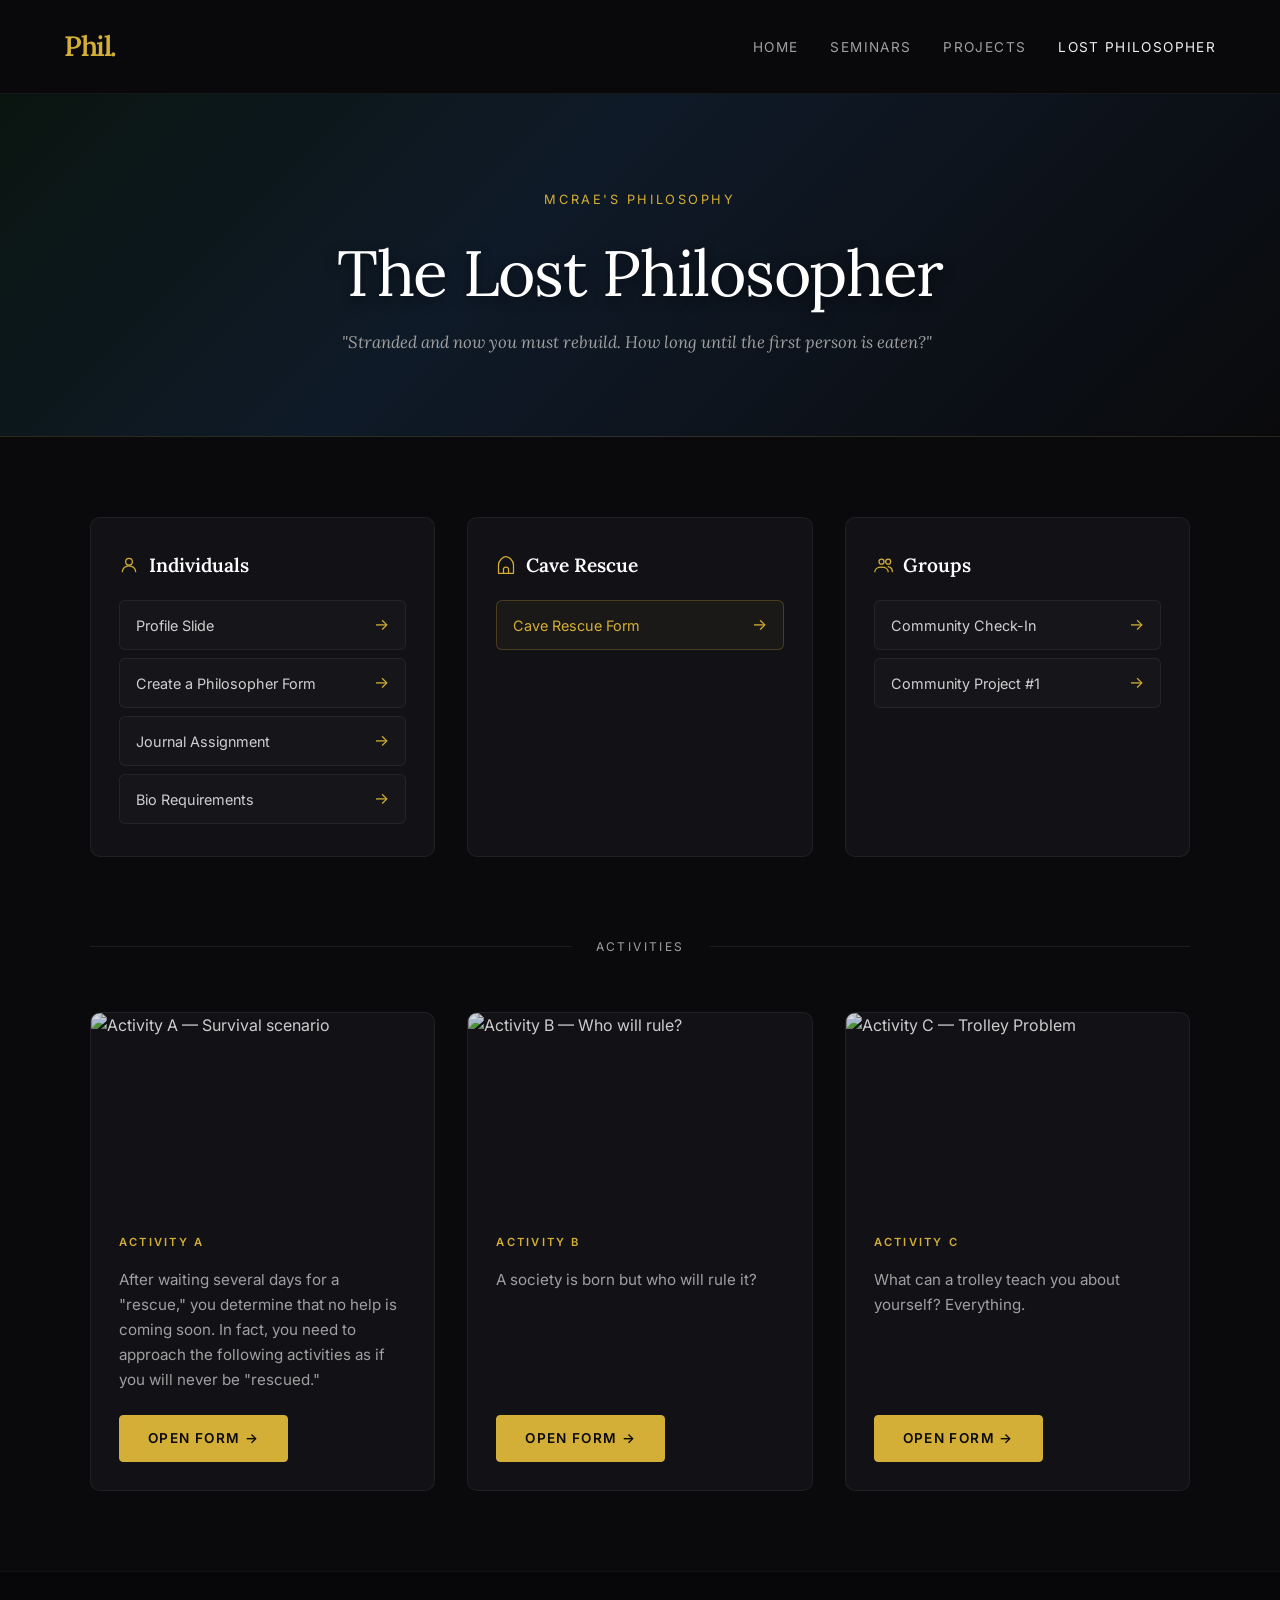
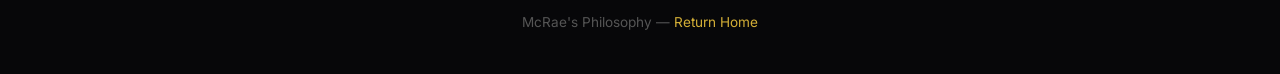
==== lost-philosopher.html @ 864b93a8 "Add Lost Philosopher page with sections for Individuals, Cave Rescue, Groups, and Activities; update" ====
<!DOCTYPE html>
<html lang="en">
<head>
    <meta charset="UTF-8">
    <meta name="viewport" content="width=device-width, initial-scale=1.0">
    <title>The Lost Philosopher | McRae's Philosophy</title>
    <meta name="description" content="The Lost Philosopher — a philosophy simulation activity for McRae's class. Stranded and rebuilding society from scratch.">
    <link rel="stylesheet" href="styles.css">
    <link rel="stylesheet" href="seminars.css">
    <link rel="stylesheet" href="lost-philosopher.css">
    <link href="https://fonts.googleapis.com/css2?family=Lora:ital,wght@0,400;0,600;1,400&family=Inter:wght@300;400;600&display=swap" rel="stylesheet">
</head>
<body>

    <!-- NAV -->
    <nav class="site-nav">
        <a href="index.html" class="logo">Phil.</a>
        <ul class="nav-links">
            <li><a href="index.html">Home</a></li>
            <li><a href="seminars.html">Seminars</a></li>
            <li><a href="projects.html">Projects</a></li>
            <li><a href="lost-philosopher.html" class="active">Lost Philosopher</a></li>
        </ul>
    </nav>

    <!-- HERO -->
    <header class="lp-hero">
        <div class="hero-text">
            <p class="eyebrow">McRae's Philosophy</p>
            <h1>The Lost Philosopher</h1>
            <p class="lp-tagline">"Stranded and now you must rebuild. How long until the first person is eaten?"</p>
        </div>
    </header>

    <!-- MAIN CONTENT -->
    <main class="lp-main">

        <!-- INDIVIDUALS + CAVE RESCUE + GROUPS -->
        <div class="lp-links-grid">

            <!-- Individuals -->
            <section class="lp-section" id="individuals">
                <h2 class="lp-section-title">
                    <svg xmlns="http://www.w3.org/2000/svg" viewBox="0 0 24 24" fill="none" stroke="currentColor" stroke-width="1.5" stroke-linecap="round" stroke-linejoin="round"><circle cx="12" cy="8" r="4"/><path d="M4 20c0-4 3.6-7 8-7s8 3 8 7"/></svg>
                    Individuals
                </h2>
                <ul class="lp-link-list">
                    <li>
                        <a href="https://docs.google.com/presentation/d/1Tdrxi4KXA0gBI_smV-xHA1ewhwmcTOEGR-4nFiIAZD8/edit?usp=sharing" target="_blank" class="lp-link">
                            <span class="lp-link-label">Profile Slide</span>
                            <span class="lp-link-arrow">→</span>
                        </a>
                    </li>
                    <li>
                        <a href="https://forms.gle/xC4nYQAND4UNn2XGA" target="_blank" class="lp-link">
                            <span class="lp-link-label">Create a Philosopher Form</span>
                            <span class="lp-link-arrow">→</span>
                        </a>
                    </li>
                    <li>
                        <a href="https://docs.google.com/document/d/1VEA4mM2jel2SbsdA_DDManMz3p4kbPgX3k21FR-QEPE/edit?usp=sharing" target="_blank" class="lp-link">
                            <span class="lp-link-label">Journal Assignment</span>
                            <span class="lp-link-arrow">→</span>
                        </a>
                    </li>
                    <li>
                        <a href="https://docs.google.com/document/d/1JgetVjwY3VtwKpkJVmpS28wnFutMKFQAlH_usNQ4j4g/edit?usp=sharing" target="_blank" class="lp-link">
                            <span class="lp-link-label">Bio Requirements</span>
                            <span class="lp-link-arrow">→</span>
                        </a>
                    </li>
                </ul>
            </section>

            <!-- Cave Rescue -->
            <section class="lp-section" id="cave-rescue">
                <h2 class="lp-section-title">
                    <svg xmlns="http://www.w3.org/2000/svg" viewBox="0 0 24 24" fill="none" stroke="currentColor" stroke-width="1.5" stroke-linecap="round" stroke-linejoin="round"><path d="M3 12 C3 6 9 2 12 2 C15 2 21 6 21 12 L21 22 L3 22 Z"/><path d="M9 22 L9 16 Q12 13 15 16 L15 22"/></svg>
                    Cave Rescue
                </h2>
                <ul class="lp-link-list">
                    <li>
                        <a href="https://forms.gle/JgrY6qBcWcGTm3Hv6" target="_blank" class="lp-link lp-link--primary">
                            <span class="lp-link-label">Cave Rescue Form</span>
                            <span class="lp-link-arrow">→</span>
                        </a>
                    </li>
                </ul>
            </section>

            <!-- Groups -->
            <section class="lp-section" id="groups">
                <h2 class="lp-section-title">
                    <svg xmlns="http://www.w3.org/2000/svg" viewBox="0 0 24 24" fill="none" stroke="currentColor" stroke-width="1.5" stroke-linecap="round" stroke-linejoin="round"><circle cx="9" cy="8" r="3"/><circle cx="17" cy="8" r="3"/><path d="M1 20c0-3 3-5.5 8-5.5s8 2.5 8 5.5"/><path d="M17 14c2.5.5 5 2 5 6"/></svg>
                    Groups
                </h2>
                <ul class="lp-link-list">
                    <li>
                        <a href="https://forms.gle/wi8uZRzF7YPyjVwX7" target="_blank" class="lp-link">
                            <span class="lp-link-label">Community Check-In</span>
                            <span class="lp-link-arrow">→</span>
                        </a>
                    </li>
                    <li>
                        <a href="https://docs.google.com/document/d/198DdWC9cG7_HEGvWHB2hp9OcTAD7uvIgG9bEVna5asM/edit?usp=sharing" target="_blank" class="lp-link">
                            <span class="lp-link-label">Community Project #1</span>
                            <span class="lp-link-arrow">→</span>
                        </a>
                    </li>
                </ul>
            </section>

        </div>

        <!-- DIVIDER -->
        <div class="lp-divider">
            <span>Activities</span>
        </div>

        <!-- ACTIVITIES -->
        <div class="lp-activities">

            <!-- Activity A -->
            <div class="lp-activity-card">
                <div class="lp-activity-img-wrap">
                    <img src="https://outofkantrol.weebly.com/uploads/1/5/8/7/15876062/940631763.jpg" alt="Activity A — Survival scenario" loading="lazy">
                </div>
                <div class="lp-activity-body">
                    <span class="lp-activity-label">Activity A</span>
                    <p>After waiting several days for a "rescue," you determine that no help is coming soon. In fact, you need to approach the following activities as if you will never be "rescued."</p>
                    <a href="https://forms.gle/5F8TjBqd3Gx9FfDy8" target="_blank" class="btn btn-primary">Open Form →</a>
                </div>
            </div>

            <!-- Activity B -->
            <div class="lp-activity-card">
                <div class="lp-activity-img-wrap">
                    <img src="https://outofkantrol.weebly.com/uploads/1/5/8/7/15876062/292591191.jpg" alt="Activity B — Who will rule?" loading="lazy">
                </div>
                <div class="lp-activity-body">
                    <span class="lp-activity-label">Activity B</span>
                    <p>A society is born but who will rule it?</p>
                    <a href="https://forms.gle/zwRV9JKop3fJfXeE7" target="_blank" class="btn btn-primary">Open Form →</a>
                </div>
            </div>

            <!-- Activity C -->
            <div class="lp-activity-card">
                <div class="lp-activity-img-wrap">
                    <img src="https://outofkantrol.weebly.com/uploads/1/5/8/7/15876062/163531347.jpg" alt="Activity C — Trolley Problem" loading="lazy">
                </div>
                <div class="lp-activity-body">
                    <span class="lp-activity-label">Activity C</span>
                    <p>What can a trolley teach you about yourself? Everything.</p>
                    <a href="https://forms.gle/89kfUGJp4962deLW9" target="_blank" class="btn btn-primary">Open Form →</a>
                </div>
            </div>

        </div>

    </main>

    <footer class="site-footer">
        <p>McRae's Philosophy &mdash; <a href="index.html">Return Home</a></p>
    </footer>

</body>
</html>
---- styles.css ----
:root {
    --bg-color: #0a0a0c;
    --text-primary: #f0f0f0;
    --text-secondary: #a0a0a0;
    --accent: #d4af37;
    --font-heading: 'Lora', serif;
    --font-body: 'Inter', sans-serif;
}

* {
    margin: 0;
    padding: 0;
    box-sizing: border-box;
}

body {
    background-color: var(--bg-color);
    color: var(--text-primary);
    font-family: var(--font-body);
    line-height: 1.6;
    overflow-x: hidden;
}

/* Hero Section */
.hero {
    height: 100vh;
    display: flex;
    flex-direction: column;
    position: relative;
    background: radial-gradient(circle at center, #1a1a24 0%, #0a0a0c 100%);
    justify-content: center;
    align-items: center;
}

.hero-content {
    flex: 1;
    display: flex;
    flex-direction: column;
    justify-content: center;
    align-items: center;
    text-align: center;
    z-index: 10;
    padding: 0 2rem;
}

h1 {
    font-family: var(--font-heading);
    font-size: 5vw;
    font-weight: 400;
    margin-bottom: 1rem;
    letter-spacing: -0.02em;
    color: #fff;
    text-shadow: 0 4px 12px rgba(0,0,0,0.5);
    animation: fadeUp 1s ease-out;
}

.hero-content p {
    font-size: 1.25rem;
    color: var(--text-secondary);
    max-width: 600px;
    margin-bottom: 3rem;
    animation: fadeUp 1s ease-out 0.2s backwards;
}

.btn {
    padding: 1rem 2.5rem;
    border: 1px solid rgba(212, 175, 55, 0.5);
    background: transparent;
    color: var(--accent);
    text-decoration: none;
    font-size: 0.9rem;
    text-transform: uppercase;
    letter-spacing: 0.15em;
    border-radius: 4px;
    transition: all 0.4s ease;
    animation: fadeUp 1s ease-out 0.4s backwards;
    cursor: pointer;
}

.btn:hover {
    background: var(--accent);
    color: var(--bg-color);
    box-shadow: 0 0 20px rgba(212, 175, 55, 0.3);
}

.featured-thought {
    padding: 10rem 2rem;
    text-align: center;
    background: #0f0f13;
}

.featured-thought h2 {
    font-family: var(--font-heading);
    font-size: 3rem;
    font-style: italic;
    color: #fff;
    margin-bottom: 1rem;
    font-weight: 400;
}

.quote-author {
    color: var(--accent);
    letter-spacing: 0.1em;
    text-transform: uppercase;
    font-size: 0.85rem;
}

@keyframes fadeUp {
    from {
        opacity: 0;
        transform: translateY(30px);
    }
    to {
        opacity: 1;
        transform: translateY(0);
    }
}
---- seminars.css ----
/* ===== SEMINARS PAGE ===== */

/* Nav override for dark nav on all pages */
.site-nav {
    display: flex;
    align-items: center;
    justify-content: space-between;
    padding: 1.5rem 4rem;
    background: rgba(10, 10, 12, 0.95);
    backdrop-filter: blur(12px);
    position: sticky;
    top: 0;
    z-index: 100;
    border-bottom: 1px solid rgba(255,255,255,0.06);
}

.site-nav .logo {
    font-family: 'Lora', serif;
    font-size: 1.75rem;
    font-weight: 600;
    color: #d4af37;
    letter-spacing: -0.05em;
    text-decoration: none;
}

.site-nav .nav-links {
    list-style: none;
    display: flex;
    gap: 2rem;
    margin: 0;
    padding: 0;
}

.site-nav .nav-links a {
    color: #a0a0a0;
    text-decoration: none;
    font-size: 0.85rem;
    text-transform: uppercase;
    letter-spacing: 0.1em;
    transition: color 0.3s;
}

.site-nav .nav-links a:hover,
.site-nav .nav-links a.active {
    color: #f0f0f0;
}

/* ---- HERO ---- */
.seminars-hero {
    background: linear-gradient(135deg, #0f0f18 0%, #1a1028 50%, #0a0a0c 100%);
    padding: 6rem 4rem 5rem;
    display: flex;
    flex-direction: column;
    align-items: center;
    text-align: center;
    gap: 2.5rem;
    border-bottom: 1px solid rgba(212, 175, 55, 0.15);
}

.eyebrow {
    font-size: 0.8rem;
    text-transform: uppercase;
    letter-spacing: 0.2em;
    color: #d4af37;
    margin-bottom: 0.75rem;
}

.seminars-hero h1 {
    font-family: 'Lora', serif;
    font-size: clamp(2.5rem, 5vw, 4rem);
    font-weight: 400;
    color: #fff;
    letter-spacing: -0.02em;
    margin: 0;
    animation: fadeUp 0.8s ease-out;
}

.subtitle {
    color: #a0a0a0;
    font-size: 1.1rem;
    margin-top: 0.5rem;
}

.hero-actions {
    display: flex;
    gap: 1rem;
    flex-wrap: wrap;
    justify-content: center;
}

.btn {
    padding: 0.75rem 1.75rem;
    border-radius: 4px;
    font-size: 0.85rem;
    text-transform: uppercase;
    letter-spacing: 0.1em;
    text-decoration: none;
    transition: all 0.3s ease;
    font-family: 'Inter', sans-serif;
    font-weight: 600;
}

.btn-primary {
    background: #d4af37;
    color: #0a0a0c;
    border: 1px solid #d4af37;
}

.btn-primary:hover {
    background: #c9a228;
    box-shadow: 0 0 20px rgba(212, 175, 55, 0.4);
}

.btn-secondary {
    background: transparent;
    color: #d4af37;
    border: 1px solid rgba(212, 175, 55, 0.4);
}

.btn-secondary:hover {
    background: rgba(212, 175, 55, 0.1);
    border-color: #d4af37;
}

/* ---- FILM GRID ---- */
.seminars-main {
    background: #0a0a0c;
    padding: 5rem 4rem;
}

.film-grid {
    display: grid;
    grid-template-columns: repeat(auto-fill, minmax(220px, 1fr));
    gap: 1.75rem;
    max-width: 1400px;
    margin: 0 auto;
}

/* ---- FILM CARD ---- */
.film-card {
    display: block;
    text-decoration: none;
    border-radius: 8px;
    overflow: hidden;
    position: relative;
    background: #111116;
    box-shadow: 0 4px 20px rgba(0,0,0,0.5);
    transition: transform 0.35s ease, box-shadow 0.35s ease;
}

.film-card:hover {
    transform: translateY(-8px) scale(1.02);
    box-shadow: 0 12px 40px rgba(0,0,0,0.7), 0 0 0 1px rgba(212, 175, 55, 0.3);
}

.poster-wrap {
    position: relative;
    aspect-ratio: 2 / 3;
    overflow: hidden;
}

.poster-wrap img {
    width: 100%;
    height: 100%;
    object-fit: cover;
    display: block;
    transition: transform 0.5s ease, filter 0.35s ease;
}

.film-card:hover .poster-wrap img {
    transform: scale(1.05);
    filter: brightness(0.45);
}

/* ---- OVERLAY ---- */
.card-overlay {
    position: absolute;
    inset: 0;
    display: flex;
    flex-direction: column;
    align-items: center;
    justify-content: center;
    gap: 0.5rem;
    padding: 1rem;
    opacity: 0;
    transition: opacity 0.35s ease;
    text-align: center;
}

.film-card:hover .card-overlay {
    opacity: 1;
}

.card-title {
    font-family: 'Lora', serif;
    font-size: 1.1rem;
    color: #fff;
    font-weight: 600;
    line-height: 1.3;
}

.card-cta {
    font-size: 0.75rem;
    text-transform: uppercase;
    letter-spacing: 0.12em;
    color: #d4af37;
    font-weight: 600;
}

/* ---- SURVEY SECTION ---- */
.survey-section {
    background: #0a0a0c;
    border-top: 1px solid rgba(212, 175, 55, 0.1);
    padding: 4rem 2rem;
    text-align: center;
    display: flex;
    flex-direction: column;
    align-items: center;
    gap: 1.25rem;
}

.survey-label {
    color: #a0a0a0;
    font-size: 0.9rem;
    text-transform: uppercase;
    letter-spacing: 0.15em;
}

/* ---- FOOTER ---- */
.site-footer {
    background: #070709;
    text-align: center;
    padding: 2.5rem;
    color: #555;
    font-size: 0.85rem;
    border-top: 1px solid rgba(255,255,255,0.04);
}

.site-footer a {
    color: #d4af37;
    text-decoration: none;
}

.site-footer a:hover {
    text-decoration: underline;
}

/* ---- RESPONSIVE ---- */
@media (max-width: 768px) {
    .site-nav {
        padding: 1.25rem 1.5rem;
    }

    .seminars-hero {
        padding: 4rem 1.5rem 3rem;
    }

    .seminars-main {
        padding: 3rem 1.5rem;
    }

    .film-grid {
        grid-template-columns: repeat(auto-fill, minmax(160px, 1fr));
        gap: 1rem;
    }
}
---- lost-philosopher.css ----
/* ===== LOST PHILOSOPHER PAGE ===== */

/* ---- HERO ---- */
.lp-hero {
    background: linear-gradient(135deg, #0a1510 0%, #0f1a28 40%, #0a0a0c 100%);
    padding: 6rem 4rem 5rem;
    display: flex;
    flex-direction: column;
    align-items: center;
    text-align: center;
    gap: 1.5rem;
    border-bottom: 1px solid rgba(212, 175, 55, 0.15);
}

.lp-hero h1 {
    font-family: 'Lora', serif;
    font-size: clamp(2.5rem, 5vw, 4rem);
    font-weight: 400;
    color: #fff;
    letter-spacing: -0.02em;
    margin: 0;
    animation: fadeUp 0.8s ease-out;
}

.lp-tagline {
    font-family: 'Lora', serif;
    font-style: italic;
    color: #a0a0a0;
    font-size: 1.05rem;
    max-width: 600px;
    margin-top: 0.25rem;
    animation: fadeUp 0.8s ease-out 0.15s backwards;
}

/* ---- MAIN ---- */
.lp-main {
    background: #0a0a0c;
    padding: 5rem 4rem;
}

/* ---- THREE-COLUMN SECTION GRID ---- */
.lp-links-grid {
    display: grid;
    grid-template-columns: repeat(auto-fit, minmax(260px, 1fr));
    gap: 2rem;
    max-width: 1100px;
    margin: 0 auto 5rem;
}

.lp-section {
    background: #111116;
    border: 1px solid rgba(255,255,255,0.06);
    border-radius: 10px;
    padding: 2rem 1.75rem;
    display: flex;
    flex-direction: column;
    gap: 1.25rem;
}

.lp-section-title {
    font-family: 'Lora', serif;
    font-size: 1.2rem;
    font-weight: 600;
    color: #fff;
    margin: 0;
    display: flex;
    align-items: center;
    gap: 0.6rem;
}

.lp-section-title svg {
    width: 20px;
    height: 20px;
    color: #d4af37;
    flex-shrink: 0;
}

/* ---- LINK LIST ---- */
.lp-link-list {
    list-style: none;
    padding: 0;
    margin: 0;
    display: flex;
    flex-direction: column;
    gap: 0.5rem;
}

.lp-link {
    display: flex;
    align-items: center;
    justify-content: space-between;
    padding: 0.7rem 1rem;
    border-radius: 6px;
    border: 1px solid rgba(255,255,255,0.06);
    background: rgba(255,255,255,0.02);
    text-decoration: none;
    color: #d0d0d0;
    font-size: 0.9rem;
    transition: background 0.25s ease, border-color 0.25s ease, color 0.25s ease;
}

.lp-link:hover {
    background: rgba(212, 175, 55, 0.08);
    border-color: rgba(212, 175, 55, 0.3);
    color: #fff;
}

.lp-link--primary {
    border-color: rgba(212, 175, 55, 0.25);
    background: rgba(212, 175, 55, 0.05);
    color: #d4af37;
}

.lp-link--primary:hover {
    background: rgba(212, 175, 55, 0.15);
    border-color: rgba(212, 175, 55, 0.5);
}

.lp-link-arrow {
    color: #d4af37;
    font-size: 1rem;
    transition: transform 0.25s ease;
}

.lp-link:hover .lp-link-arrow {
    transform: translateX(4px);
}

/* ---- DIVIDER ---- */
.lp-divider {
    max-width: 1100px;
    margin: 0 auto 3.5rem;
    display: flex;
    align-items: center;
    gap: 1.5rem;
    color: #a0a0a0;
    font-size: 0.75rem;
    text-transform: uppercase;
    letter-spacing: 0.2em;
}

.lp-divider::before,
.lp-divider::after {
    content: '';
    flex: 1;
    height: 1px;
    background: rgba(255,255,255,0.07);
}

/* ---- ACTIVITY CARDS ---- */
.lp-activities {
    display: grid;
    grid-template-columns: repeat(auto-fit, minmax(300px, 1fr));
    gap: 2rem;
    max-width: 1100px;
    margin: 0 auto;
}

.lp-activity-card {
    border-radius: 10px;
    overflow: hidden;
    background: #111116;
    border: 1px solid rgba(255,255,255,0.06);
    display: flex;
    flex-direction: column;
    transition: transform 0.3s ease, box-shadow 0.3s ease;
}

.lp-activity-card:hover {
    transform: translateY(-6px);
    box-shadow: 0 16px 40px rgba(0,0,0,0.6);
}

.lp-activity-img-wrap {
    aspect-ratio: 16 / 9;
    overflow: hidden;
}

.lp-activity-img-wrap img {
    width: 100%;
    height: 100%;
    object-fit: cover;
    display: block;
    transition: transform 0.5s ease;
    filter: brightness(0.85);
}

.lp-activity-card:hover .lp-activity-img-wrap img {
    transform: scale(1.05);
}

.lp-activity-body {
    padding: 1.75rem;
    display: flex;
    flex-direction: column;
    gap: 0.9rem;
    flex: 1;
}

.lp-activity-label {
    font-size: 0.7rem;
    text-transform: uppercase;
    letter-spacing: 0.2em;
    color: #d4af37;
    font-weight: 600;
    font-family: 'Inter', sans-serif;
}

.lp-activity-body p {
    color: #a0a0a0;
    font-size: 0.95rem;
    line-height: 1.65;
    margin: 0;
    flex: 1;
}

.lp-activity-body .btn {
    align-self: flex-start;
    margin-top: 0.5rem;
    animation: none;
}

/* ---- RESPONSIVE ---- */
@media (max-width: 768px) {
    .lp-hero {
        padding: 4rem 1.5rem 3rem;
    }

    .lp-main {
        padding: 3rem 1.5rem;
    }

    .lp-links-grid,
    .lp-activities {
        grid-template-columns: 1fr;
    }
}
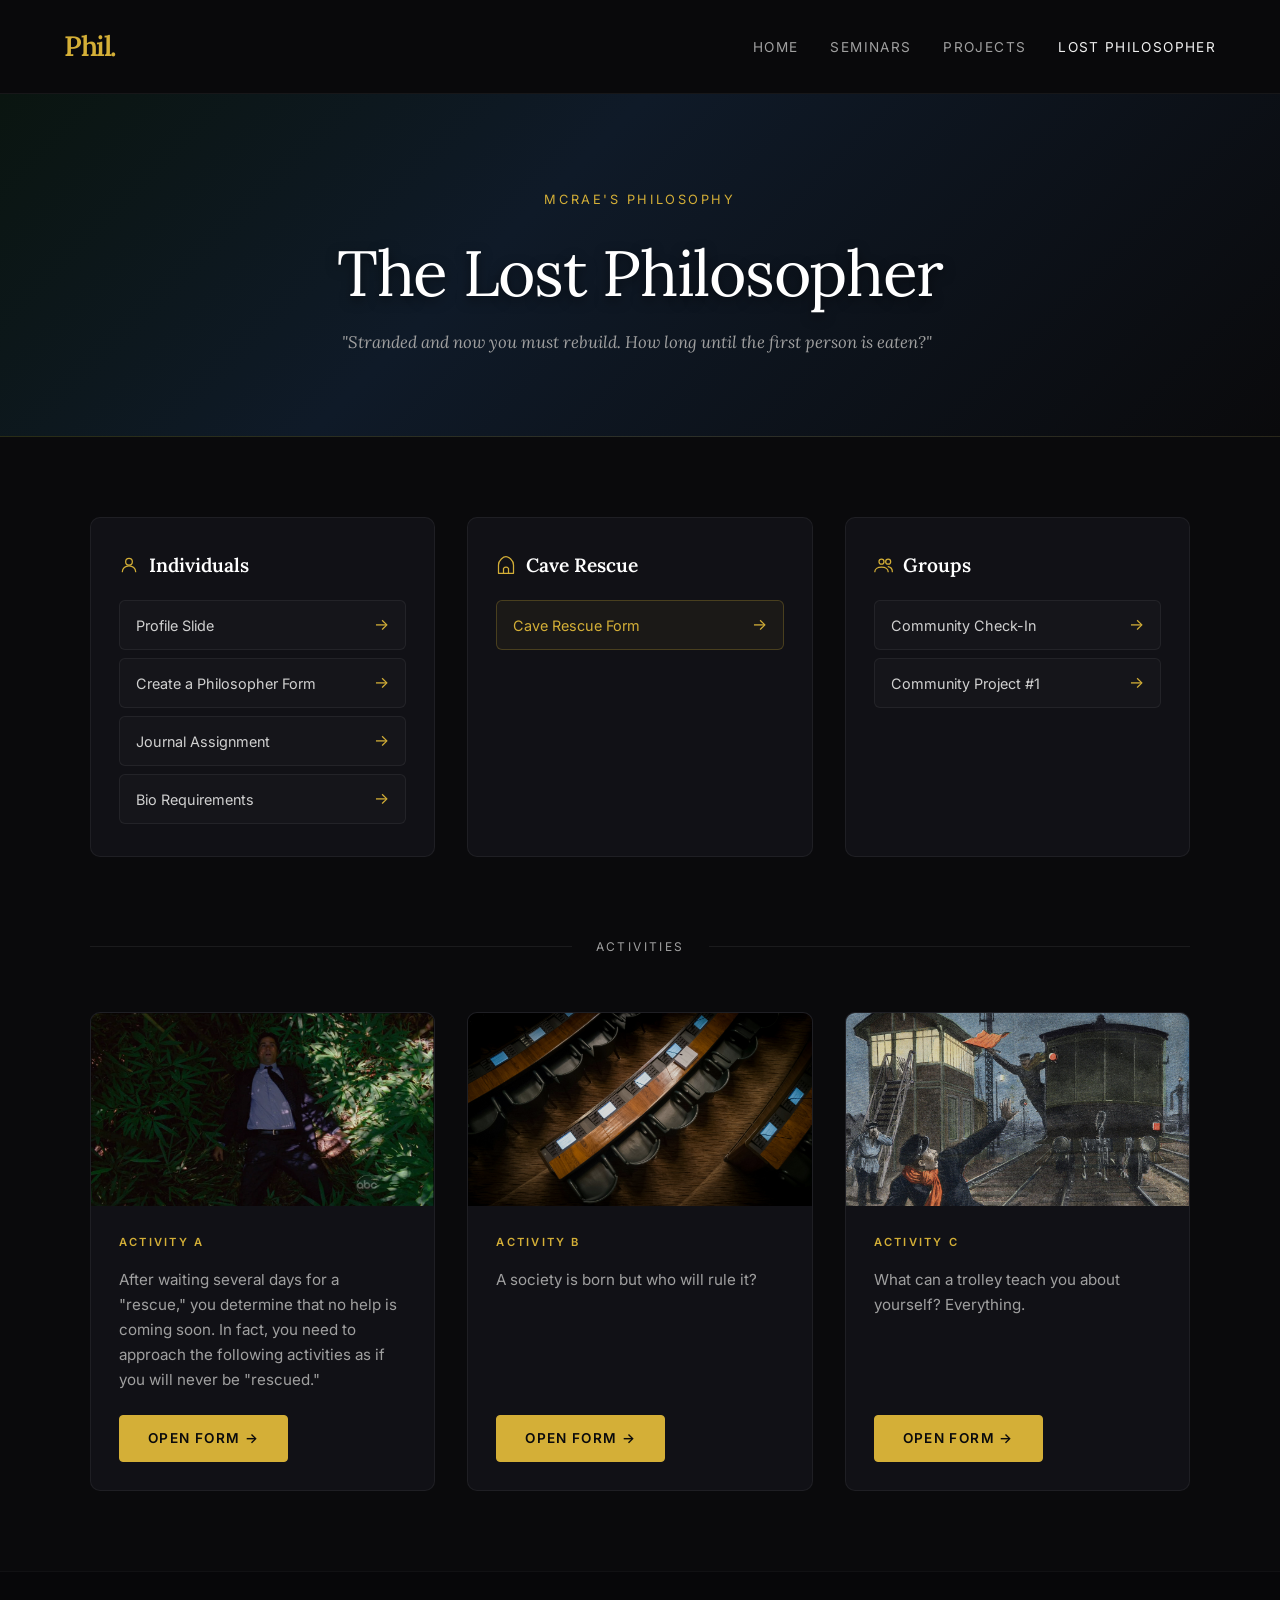
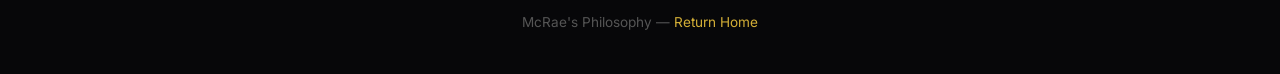
==== commit b7609e29: "Host activity images locally; replace low-res Activity B with high-res image" ====
--- a/lost-philosopher.html
+++ b/lost-philosopher.html
@@ -123,7 +123,7 @@
             <!-- Activity A -->
             <div class="lp-activity-card">
                 <div class="lp-activity-img-wrap">
-                    <img src="https://outofkantrol.weebly.com/uploads/1/5/8/7/15876062/940631763.jpg" alt="Activity A — Survival scenario" loading="lazy">
+                    <img src="images/lp/activity-a.jpg" alt="Activity A — Survival scenario" loading="lazy">
                 </div>
                 <div class="lp-activity-body">
                     <span class="lp-activity-label">Activity A</span>
@@ -135,7 +135,7 @@
             <!-- Activity B -->
             <div class="lp-activity-card">
                 <div class="lp-activity-img-wrap">
-                    <img src="https://outofkantrol.weebly.com/uploads/1/5/8/7/15876062/292591191.jpg" alt="Activity B — Who will rule?" loading="lazy">
+                    <img src="images/lp/activity-b.jpg" alt="Activity B — Who will rule?" loading="lazy">
                 </div>
                 <div class="lp-activity-body">
                     <span class="lp-activity-label">Activity B</span>
@@ -147,7 +147,7 @@
             <!-- Activity C -->
             <div class="lp-activity-card">
                 <div class="lp-activity-img-wrap">
-                    <img src="https://outofkantrol.weebly.com/uploads/1/5/8/7/15876062/163531347.jpg" alt="Activity C — Trolley Problem" loading="lazy">
+                    <img src="images/lp/activity-c.jpg" alt="Activity C — Trolley Problem" loading="lazy">
                 </div>
                 <div class="lp-activity-body">
                     <span class="lp-activity-label">Activity C</span>
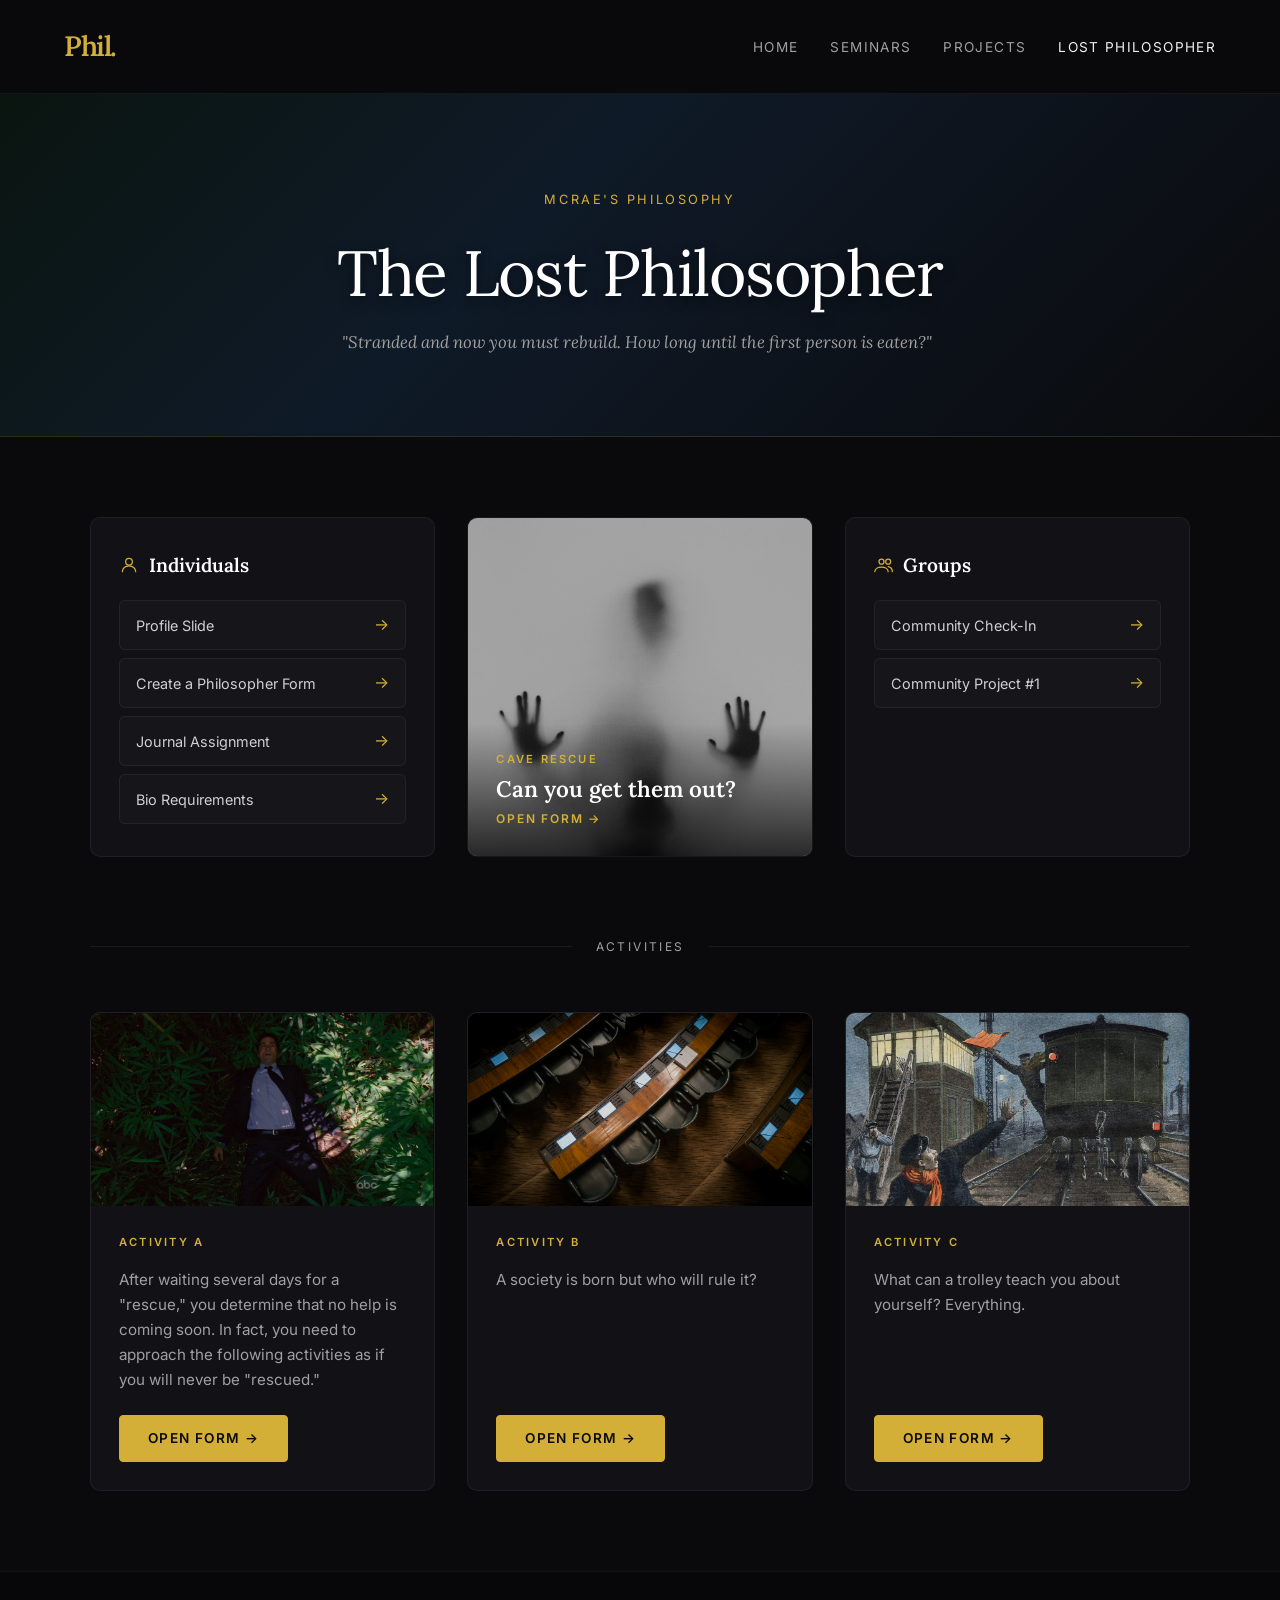
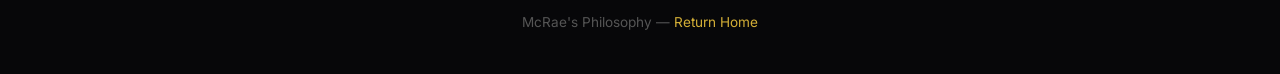
==== commit 7013b746: "Replace Cave Rescue plain panel with dramatic cave image card" ====
--- a/lost-philosopher.html
+++ b/lost-philosopher.html
@@ -73,20 +73,14 @@
             </section>
 
             <!-- Cave Rescue -->
-            <section class="lp-section" id="cave-rescue">
-                <h2 class="lp-section-title">
-                    <svg xmlns="http://www.w3.org/2000/svg" viewBox="0 0 24 24" fill="none" stroke="currentColor" stroke-width="1.5" stroke-linecap="round" stroke-linejoin="round"><path d="M3 12 C3 6 9 2 12 2 C15 2 21 6 21 12 L21 22 L3 22 Z"/><path d="M9 22 L9 16 Q12 13 15 16 L15 22"/></svg>
-                    Cave Rescue
-                </h2>
-                <ul class="lp-link-list">
-                    <li>
-                        <a href="https://forms.gle/JgrY6qBcWcGTm3Hv6" target="_blank" class="lp-link lp-link--primary">
-                            <span class="lp-link-label">Cave Rescue Form</span>
-                            <span class="lp-link-arrow">→</span>
-                        </a>
-                    </li>
-                </ul>
-            </section>
+            <a href="https://forms.gle/JgrY6qBcWcGTm3Hv6" target="_blank" class="lp-cave-card" id="cave-rescue" aria-label="Cave Rescue Form">
+                <img src="images/lp/cave-rescue.jpg" alt="Dark cave entrance" class="lp-cave-bg">
+                <div class="lp-cave-overlay">
+                    <span class="lp-activity-label">Cave Rescue</span>
+                    <h2>Can you get them out?</h2>
+                    <span class="lp-cave-cta">Open Form →</span>
+                </div>
+            </a>
 
             <!-- Groups -->
             <section class="lp-section" id="groups">
--- a/lost-philosopher.css
+++ b/lost-philosopher.css
@@ -126,6 +126,75 @@
     transform: translateX(4px);
 }
 
+/* ---- CAVE RESCUE CARD ---- */
+.lp-cave-card {
+    position: relative;
+    border-radius: 10px;
+    overflow: hidden;
+    display: flex;
+    align-items: flex-end;
+    text-decoration: none;
+    min-height: 220px;
+    border: 1px solid rgba(255,255,255,0.06);
+    transition: transform 0.35s ease, box-shadow 0.35s ease;
+    cursor: pointer;
+}
+
+.lp-cave-card:hover {
+    transform: translateY(-4px);
+    box-shadow: 0 16px 40px rgba(0,0,0,0.7), 0 0 0 1px rgba(212, 175, 55, 0.35);
+}
+
+.lp-cave-bg {
+    position: absolute;
+    inset: 0;
+    width: 100%;
+    height: 100%;
+    object-fit: cover;
+    display: block;
+    transition: transform 0.5s ease;
+    filter: brightness(0.65);
+}
+
+.lp-cave-card:hover .lp-cave-bg {
+    transform: scale(1.05);
+    filter: brightness(0.45);
+}
+
+.lp-cave-overlay {
+    position: relative;
+    z-index: 2;
+    padding: 1.75rem;
+    display: flex;
+    flex-direction: column;
+    gap: 0.4rem;
+    width: 100%;
+    background: linear-gradient(to top, rgba(0,0,0,0.75) 0%, transparent 100%);
+}
+
+.lp-cave-overlay h2 {
+    font-family: 'Lora', serif;
+    font-size: 1.4rem;
+    font-weight: 600;
+    color: #fff;
+    margin: 0;
+    line-height: 1.2;
+}
+
+.lp-cave-cta {
+    font-size: 0.75rem;
+    text-transform: uppercase;
+    letter-spacing: 0.15em;
+    color: #d4af37;
+    font-weight: 600;
+    font-family: 'Inter', sans-serif;
+    transition: letter-spacing 0.3s ease;
+}
+
+.lp-cave-card:hover .lp-cave-cta {
+    letter-spacing: 0.22em;
+}
+
 /* ---- DIVIDER ---- */
 .lp-divider {
     max-width: 1100px;
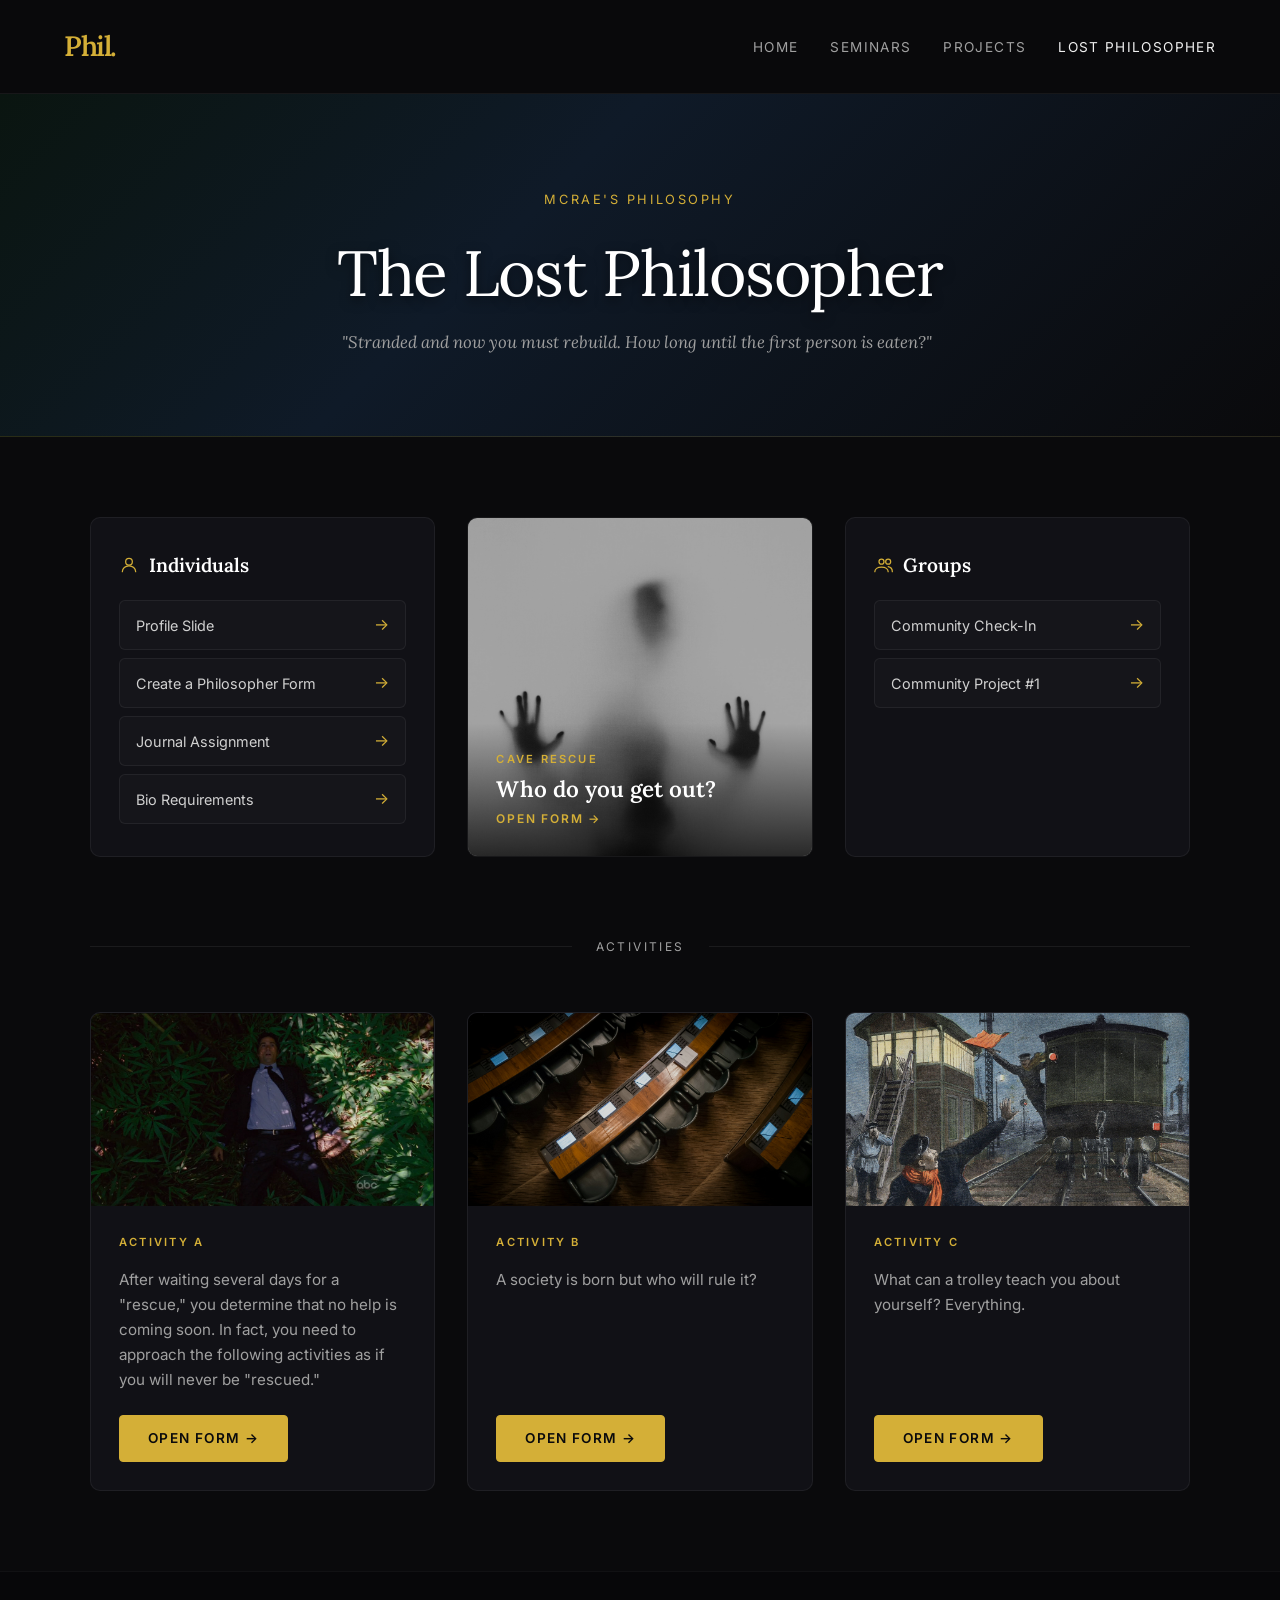
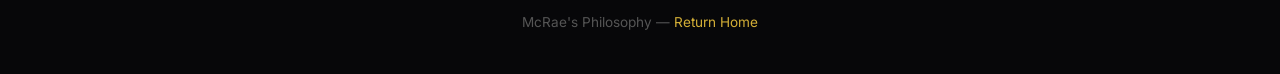
==== commit 17959ee6: "Update cave rescue card text to 'Who do you get out?'" ====
--- a/lost-philosopher.html
+++ b/lost-philosopher.html
@@ -77,7 +77,7 @@
                 <img src="images/lp/cave-rescue.jpg" alt="Dark cave entrance" class="lp-cave-bg">
                 <div class="lp-cave-overlay">
                     <span class="lp-activity-label">Cave Rescue</span>
-                    <h2>Can you get them out?</h2>
+                    <h2>Who do you get out?</h2>
                     <span class="lp-cave-cta">Open Form →</span>
                 </div>
             </a>
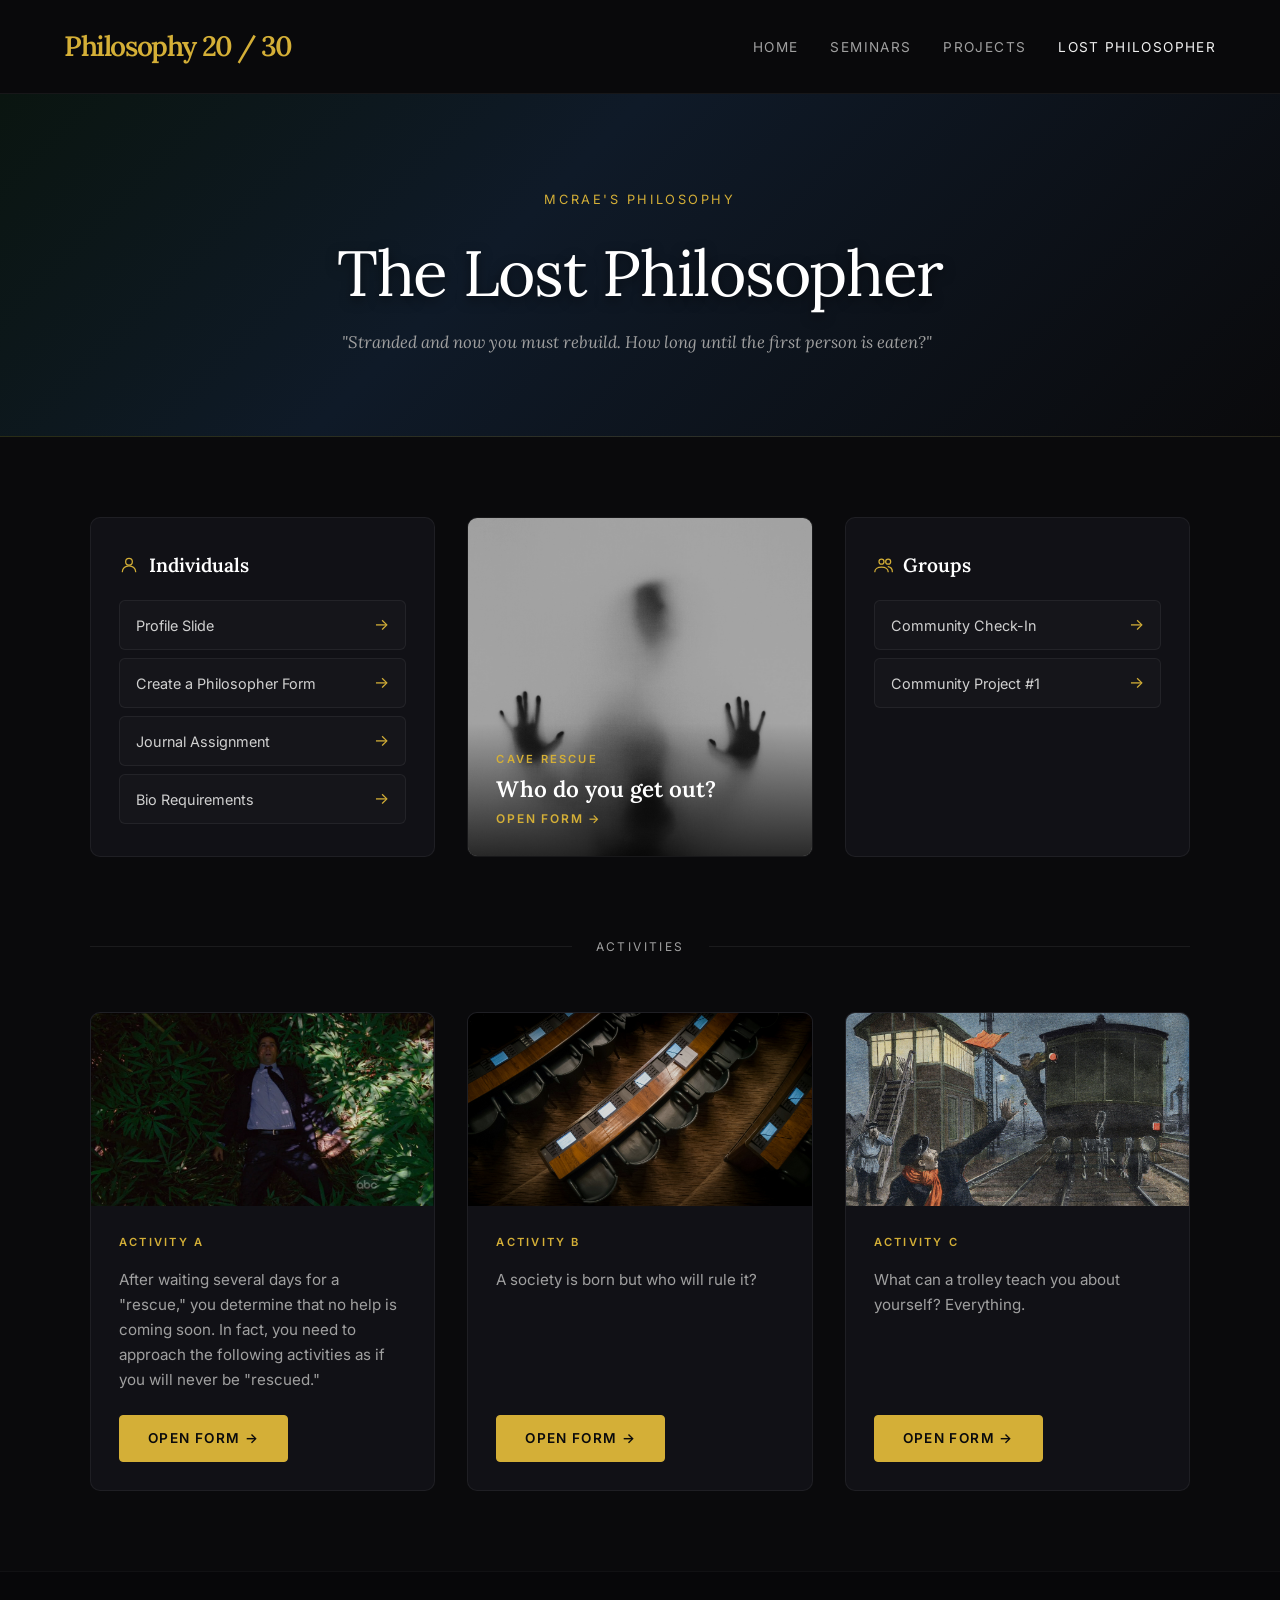
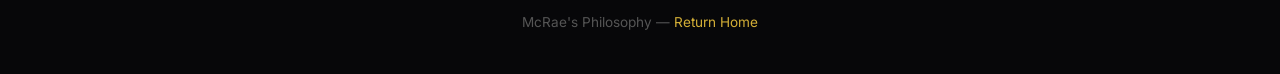
==== commit 8a09f335: "Replace 'Phil.' logo with 'Philosophy 20 / 30' across all pages" ====
--- a/lost-philosopher.html
+++ b/lost-philosopher.html
@@ -14,7 +14,7 @@
 
     <!-- NAV -->
     <nav class="site-nav">
-        <a href="index.html" class="logo">Phil.</a>
+        <a href="index.html" class="logo">Philosophy 20 / 30</a>
         <ul class="nav-links">
             <li><a href="index.html">Home</a></li>
             <li><a href="seminars.html">Seminars</a></li>
--- a/styles.css
+++ b/styles.css
@@ -27,7 +27,9 @@
     display: flex;
     flex-direction: column;
     position: relative;
-    background: radial-gradient(circle at center, #1a1a24 0%, #0a0a0c 100%);
+    background:
+        linear-gradient(to bottom, rgba(0,0,0,0.35) 0%, rgba(10,10,12,0.65) 70%, #0a0a0c 100%),
+        url('images/hero-space.jpg') center center / cover no-repeat;
     justify-content: center;
     align-items: center;
 }
@@ -83,6 +85,27 @@
     box-shadow: 0 0 20px rgba(212, 175, 55, 0.3);
 }
 
+.hero-nav-btns {
+    display: flex;
+    flex-wrap: wrap;
+    gap: 0.85rem;
+    justify-content: center;
+    animation: fadeUp 1s ease-out 0.4s backwards;
+}
+
+.hero-nav-btns .btn {
+    animation: none;
+    font-size: 0.8rem;
+    padding: 0.85rem 1.75rem;
+    backdrop-filter: blur(6px);
+    background: rgba(10, 10, 12, 0.4);
+}
+
+.hero-nav-btns .btn:hover {
+    background: var(--accent);
+    color: var(--bg-color);
+}
+
 .featured-thought {
     padding: 10rem 2rem;
     text-align: center;
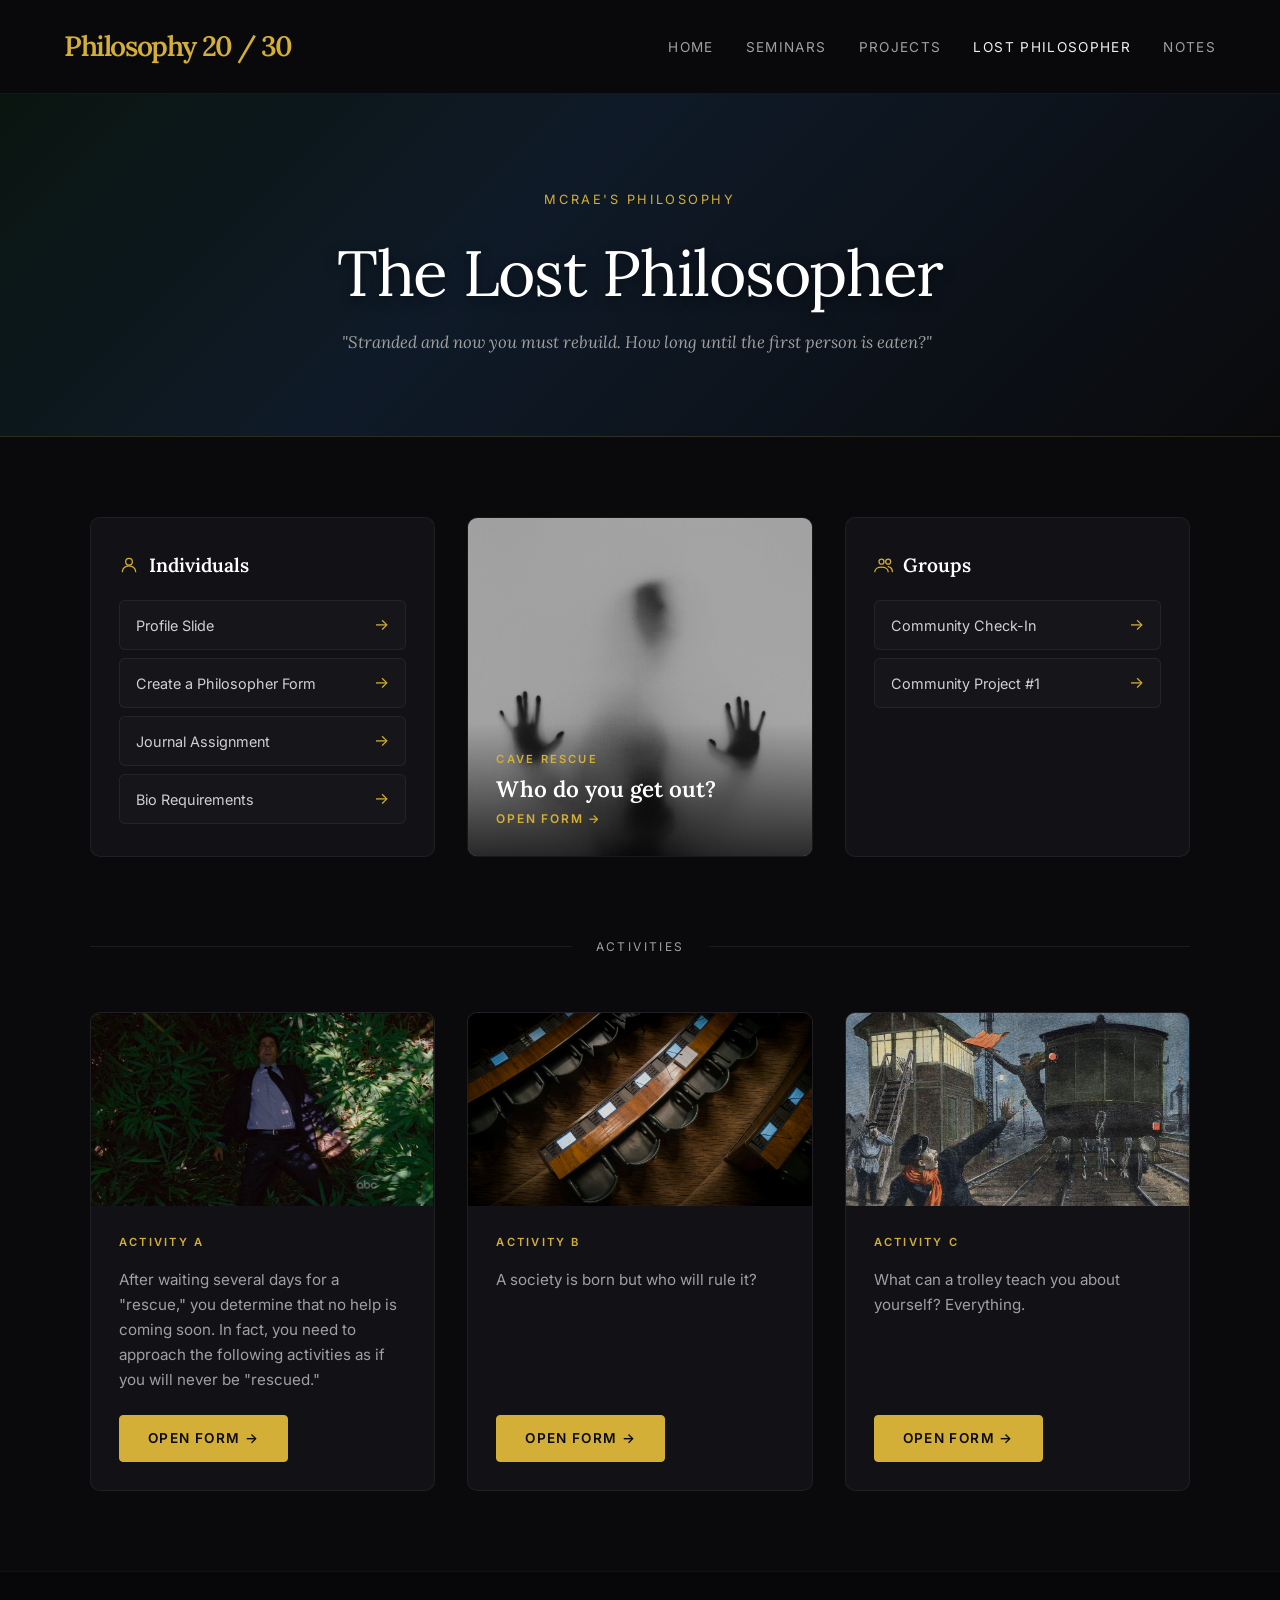
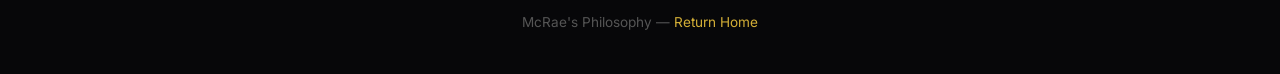
==== commit 95859712: "Fix missing Notes link in lost-philosopher.html nav" ====
--- a/lost-philosopher.html
+++ b/lost-philosopher.html
@@ -20,6 +20,7 @@
             <li><a href="seminars.html">Seminars</a></li>
             <li><a href="projects.html">Projects</a></li>
             <li><a href="lost-philosopher.html" class="active">Lost Philosopher</a></li>
+            <li><a href="notes.html">Notes</a></li>
         </ul>
     </nav>
 
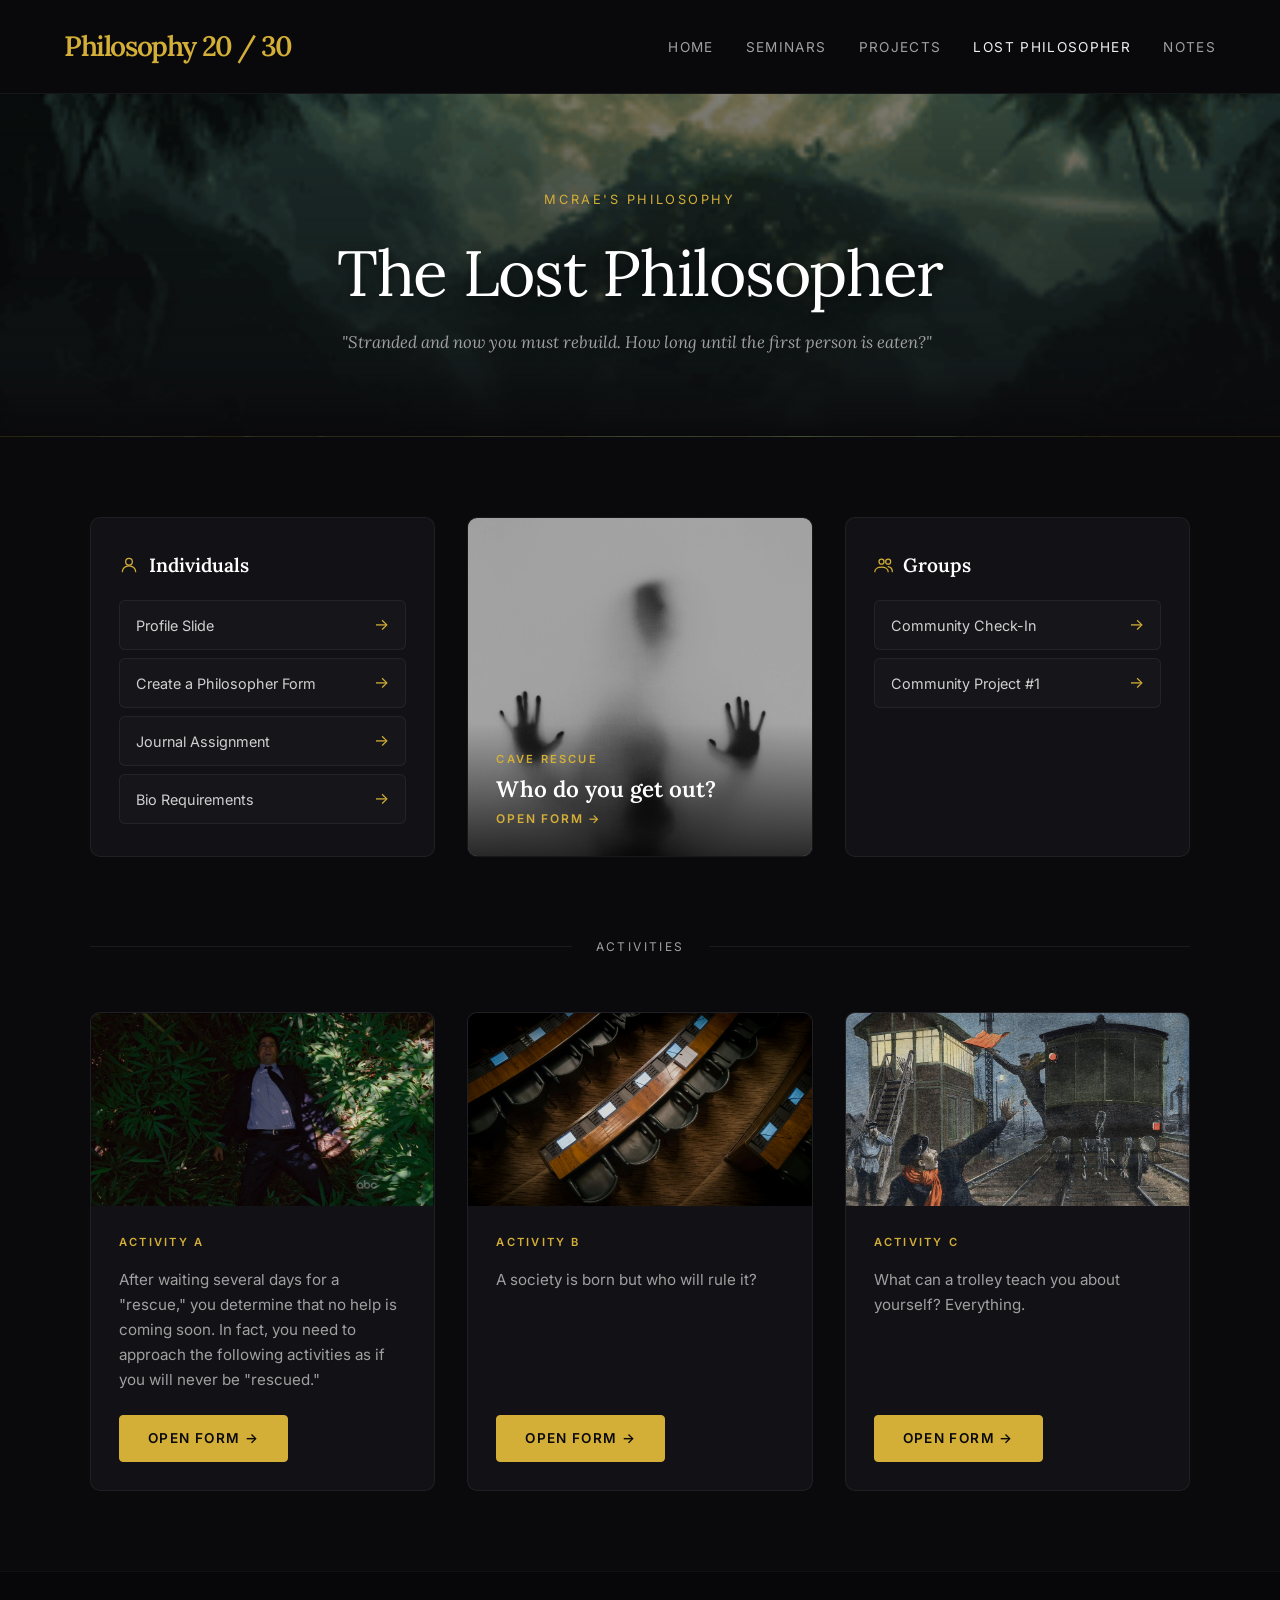
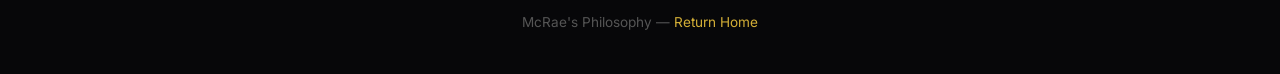
==== commit 127c0e83: "Create roman emperor favicon and add to all pages" ====
--- a/lost-philosopher.html
+++ b/lost-philosopher.html
@@ -4,6 +4,7 @@
     <meta charset="UTF-8">
     <meta name="viewport" content="width=device-width, initial-scale=1.0">
     <title>The Lost Philosopher | McRae's Philosophy</title>
+    <link rel="icon" type="image/png" href="favicon.png">
     <meta name="description" content="The Lost Philosopher — a philosophy simulation activity for McRae's class. Stranded and rebuilding society from scratch.">
     <link rel="stylesheet" href="styles.css">
     <link rel="stylesheet" href="seminars.css">
--- a/seminars.css
+++ b/seminars.css
@@ -47,7 +47,9 @@
 
 /* ---- HERO ---- */
 .seminars-hero {
-    background: linear-gradient(135deg, #0f0f18 0%, #1a1028 50%, #0a0a0c 100%);
+    background: 
+        linear-gradient(to bottom, rgba(0,0,0,0.5) 0%, rgba(10,10,12,0.8) 80%, #0a0a0c 100%),
+        url('images/hero-greece.jpg') center center / cover no-repeat;
     padding: 6rem 4rem 5rem;
     display: flex;
     flex-direction: column;
@@ -100,6 +102,24 @@
     font-weight: 600;
 }
 
+.mcrae-marks-logo-link {
+    display: inline-block;
+    animation: fadeUp 0.8s ease-out 0.2s backwards;
+    transition: transform 0.3s ease, filter 0.3s ease;
+}
+
+.mcrae-marks-logo-link:hover {
+    transform: translateY(-2px);
+    filter: brightness(1.1);
+}
+
+.mcrae-marks-logo {
+    height: 44px; /* matching the approximate height of the observation form button */
+    width: auto;
+    border-radius: 4px;
+    display: block;
+}
+
 .btn-primary {
     background: #d4af37;
     color: #0a0a0c;
--- a/lost-philosopher.css
+++ b/lost-philosopher.css
@@ -2,7 +2,9 @@
 
 /* ---- HERO ---- */
 .lp-hero {
-    background: linear-gradient(135deg, #0a1510 0%, #0f1a28 40%, #0a0a0c 100%);
+    background: 
+        linear-gradient(to bottom, rgba(0,0,0,0.5) 0%, rgba(10,10,12,0.8) 80%, #0a0a0c 100%),
+        url('images/hero-lost-philosopher.gif') center center / cover no-repeat;
     padding: 6rem 4rem 5rem;
     display: flex;
     flex-direction: column;
